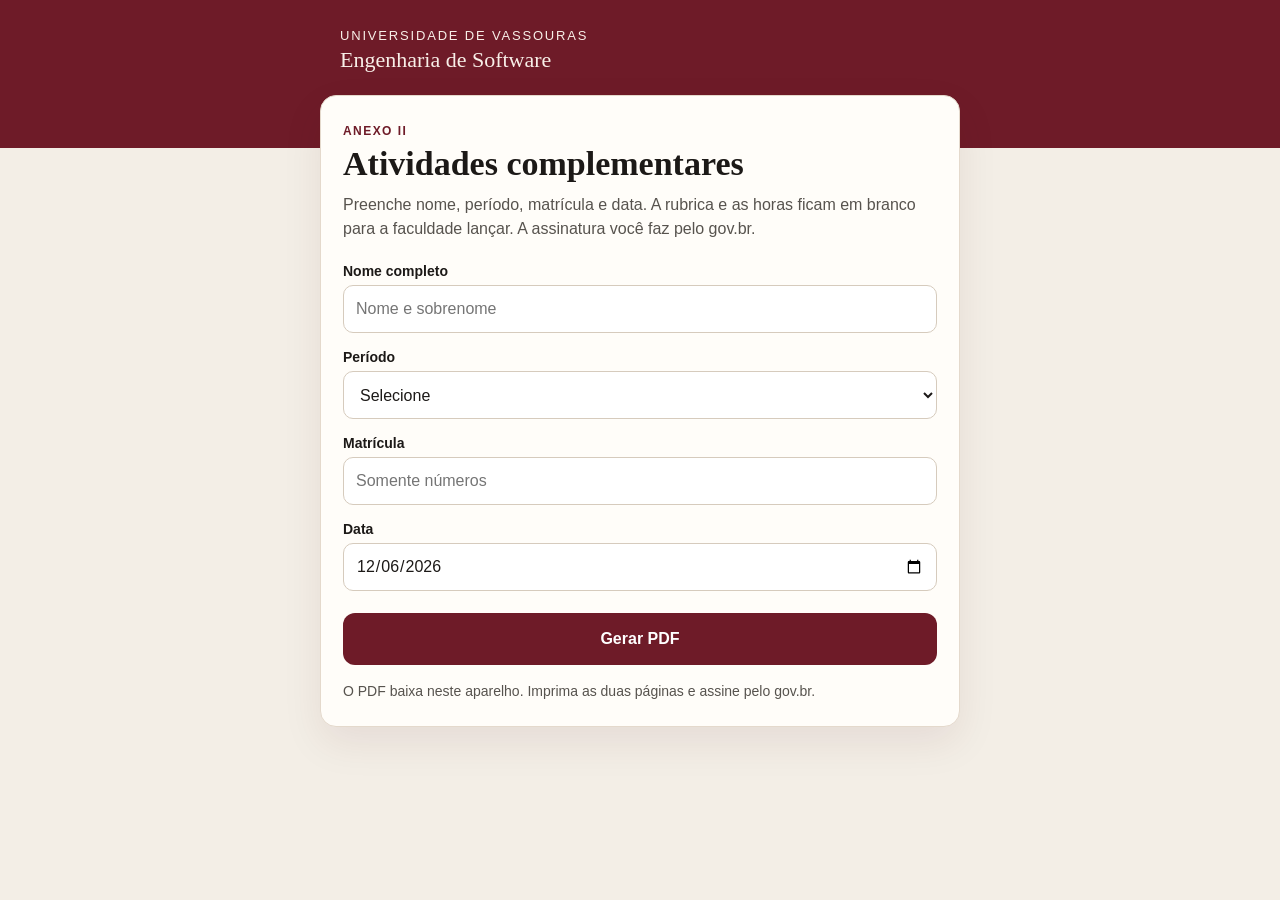
==== index.html @ 04119302 "Publica o formulário em um endereço fixo para a turma. Assim os colegas preenchem o Anexo II mesmo c" ====
<!DOCTYPE html>
<html lang="pt-BR">
<head>
  <meta charset="utf-8">
  <meta name="viewport" content="width=device-width, initial-scale=1">
  <title>Atividades complementares</title>
  <link rel="stylesheet" href="static/estilo.css">
</head>
<body>
  <header class="topo">
    <p class="marca">Universidade de Vassouras</p>
    <p class="curso">Engenharia de Software</p>
  </header>

  <main>
    <p class="anexo">Anexo II</p>
    <h1>Atividades complementares</h1>
    <p class="resumo">
      Preenche nome, período, matrícula e data. A rubrica e as horas ficam em branco para a faculdade lançar. A assinatura você faz pelo gov.br.
    </p>

    <div class="erros" id="erros" role="alert" hidden></div>

    <form id="formulario">
      <label>
        Nome completo
        <input name="nome" type="text" autocomplete="name" required maxlength="80" placeholder="Nome e sobrenome">
      </label>

      <label>
        Período
        <select name="periodo" required>
          <option value="" selected disabled>Selecione</option>
          <option value="1">1º período</option>
          <option value="2">2º período</option>
          <option value="3">3º período</option>
          <option value="4">4º período</option>
          <option value="5">5º período</option>
          <option value="6">6º período</option>
          <option value="7">7º período</option>
          <option value="8">8º período</option>
          <option value="9">9º período</option>
          <option value="10">10º período</option>
        </select>
      </label>

      <label>
        Matrícula
        <input name="matricula" type="text" inputmode="numeric" autocomplete="off" required maxlength="12" placeholder="Somente números">
      </label>

      <label>
        Data
        <input name="data" type="date" required>
      </label>

      <button type="submit" id="gerar">Gerar PDF</button>
    </form>

    <p class="nota">O PDF baixa neste aparelho. Imprima as duas páginas e assine pelo gov.br.</p>
  </main>

  <script src="vendor/pdf-lib.min.js"></script>
  <script src="formulario.js"></script>
</body>
</html>
---- static/estilo.css ----
:root {
  --vinho: #6e1b28;
  --vinho-escuro: #4c121c;
  --papel: #f3eee6;
  --cartao: #fffdf9;
  --tinta: #1c1917;
  --linha: #e4d9cc;
  --erro: #8f1d1d;
  --erro-fundo: #fde8e4;
}

* { box-sizing: border-box; }

body {
  margin: 0;
  min-height: 100vh;
  color: var(--tinta);
  background:
    linear-gradient(180deg, var(--vinho) 0 148px, var(--papel) 148px);
  font-family: "Segoe UI", "Helvetica Neue", Helvetica, Arial, sans-serif;
}

.topo {
  color: #f8efe8;
  padding: 28px 20px 0;
  max-width: 640px;
  margin: 0 auto;
}

.marca {
  margin: 0;
  font-size: 13px;
  letter-spacing: 0.14em;
  text-transform: uppercase;
}

.curso {
  margin: 4px 0 0;
  font-family: Georgia, "Times New Roman", serif;
  font-size: 22px;
}

main {
  max-width: 640px;
  margin: 22px auto 40px;
  padding: 28px 22px 24px;
  background: var(--cartao);
  border: 1px solid var(--linha);
  border-radius: 16px;
  box-shadow: 0 16px 40px rgba(76, 18, 28, 0.08);
}

.anexo {
  margin: 0;
  color: var(--vinho);
  font-size: 12px;
  font-weight: 700;
  letter-spacing: 0.12em;
  text-transform: uppercase;
}

h1 {
  margin: 6px 0 10px;
  font-family: Georgia, "Times New Roman", serif;
  font-size: 34px;
  font-weight: 700;
  line-height: 1.15;
}

.resumo, .nota {
  margin: 0;
  color: #57534e;
  line-height: 1.5;
}

form {
  display: grid;
  gap: 16px;
  margin-top: 22px;
}

label {
  display: grid;
  gap: 6px;
  font-size: 14px;
  font-weight: 650;
}

input, select, button {
  font: inherit;
}

input, select {
  width: 100%;
  min-height: 48px;
  padding: 10px 12px;
  border: 1px solid #d6cbbd;
  border-radius: 10px;
  background: #fff;
  color: var(--tinta);
  font-size: 16px;
  font-weight: 450;
}

input:focus, select:focus {
  outline: 2px solid var(--vinho);
  border-color: var(--vinho);
}

button {
  min-height: 52px;
  margin-top: 6px;
  border: 0;
  border-radius: 12px;
  background: var(--vinho);
  color: white;
  font-size: 16px;
  font-weight: 700;
  cursor: pointer;
}

button:hover { background: var(--vinho-escuro); }

button:disabled {
  opacity: 0.7;
  cursor: wait;
}

.erros {
  margin-top: 18px;
  padding: 12px 14px;
  border-radius: 10px;
  background: var(--erro-fundo);
  color: var(--erro);
}

.erros p { margin: 0; }

.erros p + p { margin-top: 4px; }

.nota { margin-top: 16px; font-size: 14px; }

.baixar {
  display: block;
  margin-top: 18px;
  padding: 14px 16px;
  border: 1px solid var(--vinho);
  border-radius: 12px;
  color: var(--vinho);
  font-weight: 700;
  text-align: center;
  text-decoration: none;
}

.baixar:hover { background: #f8efe8; }

@media (max-width: 640px) {
  body { background: linear-gradient(180deg, var(--vinho) 0 132px, var(--papel) 132px); }
  main { margin: 16px 12px 28px; padding: 22px 16px 18px; }
  h1 { font-size: 28px; }
}
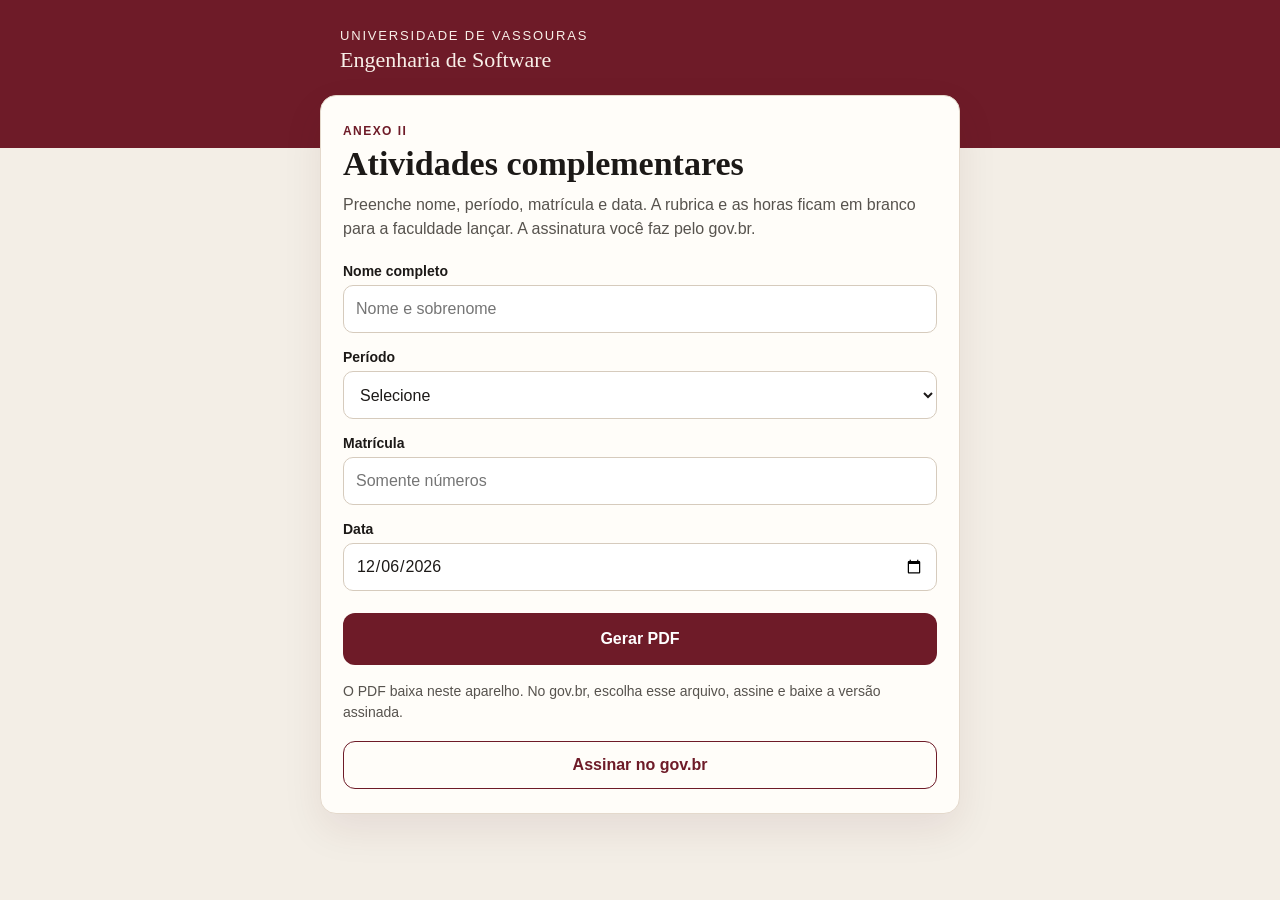
==== commit 7088690b: "Abre o portal oficial do gov.br para assinar o PDF." ====
--- a/index.html
+++ b/index.html
@@ -57,7 +57,8 @@
       <button type="submit" id="gerar">Gerar PDF</button>
     </form>
 
-    <p class="nota">O PDF baixa neste aparelho. Imprima as duas páginas e assine pelo gov.br.</p>
+    <p class="nota">O PDF baixa neste aparelho. No gov.br, escolha esse arquivo, assine e baixe a versão assinada.</p>
+    <a class="gov" href="https://assinador.iti.br/" target="_blank" rel="noopener noreferrer">Assinar no gov.br</a>
   </main>
 
   <script src="vendor/pdf-lib.min.js"></script>
--- a/static/estilo.css
+++ b/static/estilo.css
@@ -140,7 +140,7 @@
 
 .nota { margin-top: 16px; font-size: 14px; }
 
-.baixar {
+.baixar, .gov {
   display: block;
   margin-top: 18px;
   padding: 14px 16px;
@@ -152,7 +152,7 @@
   text-decoration: none;
 }
 
-.baixar:hover { background: #f8efe8; }
+.baixar:hover, .gov:hover { background: #f8efe8; }
 
 @media (max-width: 640px) {
   body { background: linear-gradient(180deg, var(--vinho) 0 132px, var(--papel) 132px); }
